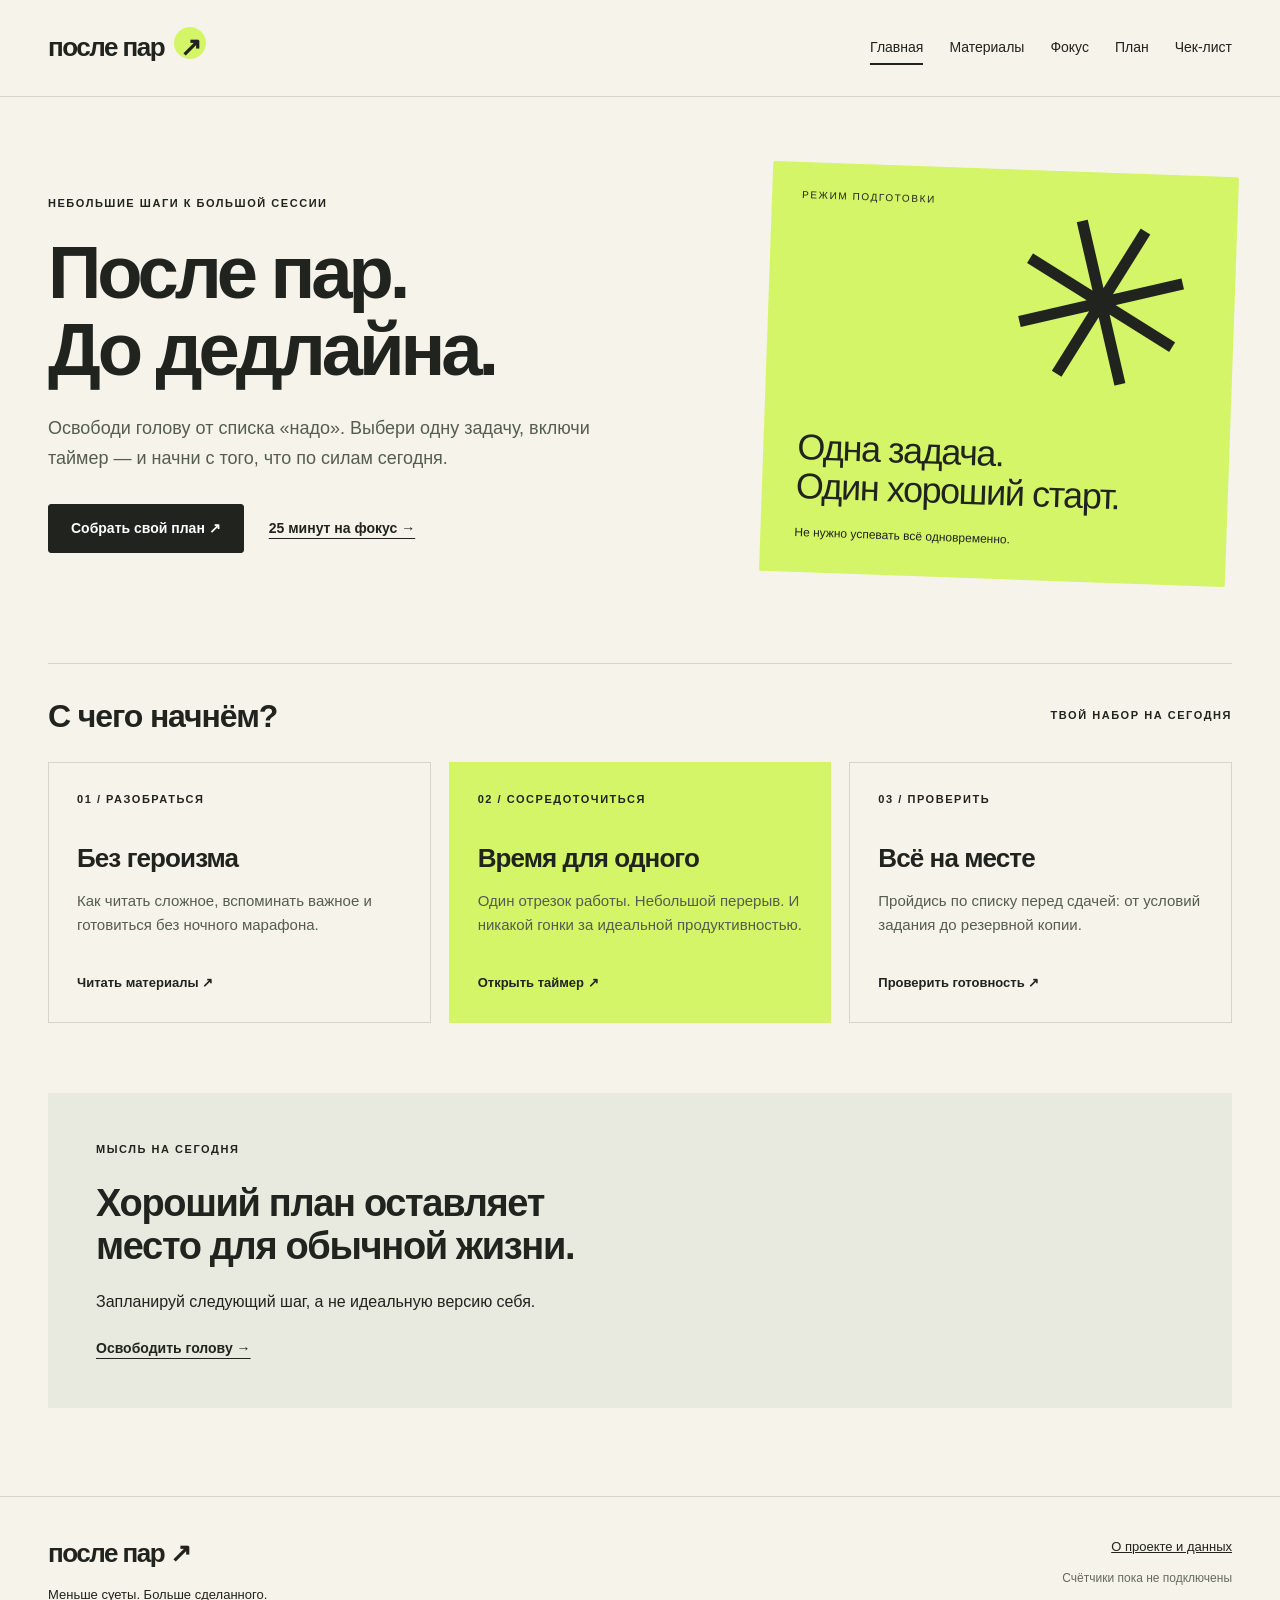
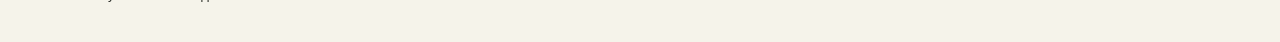
==== index.html @ 32979b46 "Publish Posle Par study tools website" ====
<!doctype html><html lang="ru"><head><meta charset="utf-8"><meta name="viewport" content="width=device-width,initial-scale=1"><meta name="description" content="После пар — спокойная подготовка к сессии: полезные материалы, таймер фокуса, личный план и чек-лист."><title>Учиться в своём ритме — После пар</title><link rel="stylesheet" href="assets/style.css"><script defer src="assets/analytics-config.js"></script><script defer src="assets/app.js"></script></head><body><a class="skip" href="#main">К содержимому</a><header><a class="brand" href="index.html">после пар<span class="brand-dot" aria-hidden="true">↗</span></a><nav aria-label="Основная навигация"><a href="index.html" aria-current="page">Главная</a><a href="materials.html">Материалы</a><a href="timer.html">Фокус</a><a href="planner.html">План</a><a href="checklist.html">Чек-лист</a></nav></header><main id="main"><section class="hero"><div><p class="eyebrow">Небольшие шаги к большой сессии</p><h1>После пар.<br>До дедлайна.</h1><p class="lead">Освободи голову от списка «надо». Выбери одну задачу, включи таймер — и начни с того, что по силам сегодня.</p><div class="actions"><a class="button" href="planner.html">Собрать свой план ↗</a><a class="text-link" href="timer.html">25 минут на фокус →</a></div></div><div class="hero-art" aria-label="Одна задача за раз"><span class="art-label">РЕЖИМ ПОДГОТОВКИ</span><div class="orbit" aria-hidden="true">✳</div><p>Одна задача.<br>Один хороший старт.</p><span class="small">Не нужно успевать всё одновременно.</span></div></section><section class="section"><div class="section-heading"><h2>С чего начнём?</h2><span class="eyebrow">Твой набор на сегодня</span></div><div class="cards"><a class="card" href="materials.html"><span class="number">01 / РАЗОБРАТЬСЯ</span><h3>Без героизма</h3><p>Как читать сложное, вспоминать важное и готовиться без ночного марафона.</p><span class="arrow">Читать материалы ↗</span></a><a class="card lime" href="timer.html"><span class="number">02 / СОСРЕДОТОЧИТЬСЯ</span><h3>Время для одного</h3><p>Один отрезок работы. Небольшой перерыв. И никакой гонки за идеальной продуктивностью.</p><span class="arrow">Открыть таймер ↗</span></a><a class="card" href="checklist.html"><span class="number">03 / ПРОВЕРИТЬ</span><h3>Всё на месте</h3><p>Пройдись по списку перед сдачей: от условий задания до резервной копии.</p><span class="arrow">Проверить готовность ↗</span></a></div></section><section class="quote"><p class="eyebrow">Мысль на сегодня</p><h2>Хороший план оставляет<br>место для обычной жизни.</h2><p>Запланируй следующий шаг, а не идеальную версию себя.</p><a class="text-link" href="planner.html">Освободить голову →</a></section></main><footer><div><a class="brand" href="index.html">после пар ↗</a><p>Меньше суеты. Больше сделанного.</p></div><div><a href="about.html">О проекте и данных</a><p class="muted">Счётчики пока не подключены</p><div class="counter-slots" aria-hidden="true"><span id="counter-liveinternet"></span><span id="counter-sberads"></span><span id="counter-mytracker"></span></div></div></footer></body></html>
---- assets/style.css ----
:root{--paper:#f5f3ea;--ink:#20231e;--muted:#666b60;--line:#d4d6ca;--lime:#d4f568}*{box-sizing:border-box}body{margin:0;background:var(--paper);color:var(--ink);font-family:Arial,Helvetica,sans-serif;line-height:1.6}a{color:inherit}button,input{font:inherit}button,a,input,summary{touch-action:manipulation}button{cursor:pointer}a,button,summary,input{outline-offset:5px}:focus-visible{outline:3px solid #527012}header,main,footer{max-width:1320px;margin:auto}header{display:flex;align-items:center;justify-content:space-between;gap:24px;padding:27px 48px;border-bottom:1px solid var(--line)}.brand{text-decoration:none;font-size:26px;letter-spacing:-1.5px;font-weight:800;white-space:nowrap}.brand-dot{background:var(--lime);border-radius:50%;display:inline-grid;place-items:center;width:32px;height:32px;margin-left:10px}nav{display:flex;gap:26px;flex-wrap:wrap}nav a{text-decoration:none;font-size:14px;padding:5px 0;border-bottom:2px solid transparent}nav a:hover,nav a[aria-current]{border-color:var(--ink)}main{padding:0 48px 88px}h1,h2,h3,p{margin:0}h1{font-size:clamp(44px,5.8vw,78px);line-height:1.03;letter-spacing:-.055em;font-weight:600}h2{font-size:32px;line-height:1.15;letter-spacing:-.035em;font-weight:600}h3{font-size:26px;line-height:1.2;letter-spacing:-.035em}.eyebrow,.number{font-size:11px;font-weight:700;letter-spacing:.14em;text-transform:uppercase}.eyebrow{margin-bottom:23px}.lead{font-size:18px;line-height:1.65;color:#555d50;max-width:570px;margin-top:26px}.hero{display:grid;grid-template-columns:1.2fr .85fr;align-items:center;gap:60px;padding:72px 0 84px}.hero-art{background:var(--lime);min-height:410px;padding:30px 34px;position:relative;display:flex;flex-direction:column;justify-content:flex-end;overflow:hidden;border-radius:2px;transform:rotate(2deg)}.art-label{position:absolute;left:30px;top:25px;font-size:10px;letter-spacing:.16em}.orbit{position:absolute;top:20px;right:36px;font-size:230px;line-height:1;font-weight:400;transform:rotate(-15deg)}.hero-art p{font-size:36px;line-height:1.1;letter-spacing:-.04em;z-index:1}.small{font-size:12px;margin-top:17px}.actions{display:flex;gap:25px;align-items:center;flex-wrap:wrap;margin-top:30px}.button{border:1px solid var(--ink);background:var(--ink);color:white;display:inline-flex;align-items:center;justify-content:center;min-height:49px;padding:12px 22px;text-decoration:none;font-size:14px;font-weight:600;border-radius:3px}.button:hover{background:#404b32}.button.secondary{background:transparent;color:var(--ink);border-color:#a7ac9f}.button.secondary:hover{background:#e9eddf}.text-link{font-size:14px;font-weight:600;text-underline-offset:5px}.section{border-top:1px solid var(--line);padding-top:34px}.section-heading{display:flex;justify-content:space-between;align-items:center;gap:20px;margin-bottom:28px}.section-heading .eyebrow{margin:0}.cards{display:grid;grid-template-columns:repeat(3,1fr);gap:18px}.card{border:1px solid var(--line);padding:28px;text-decoration:none;display:flex;flex-direction:column;align-items:flex-start}.cards .card:hover{border-color:var(--ink);transform:translateY(-3px)}.card h3,.card h2{margin:34px 0 15px}.card p{font-size:15px;color:#555d50}.card .arrow{margin-top:36px;font-size:13px;font-weight:600}.lime{background:var(--lime);border-color:var(--lime)}.quote{margin-top:70px;padding:48px;background:#e8eadf}.quote h2{font-size:38px}.quote p:not(.eyebrow){margin:20px 0}.intro{padding:62px 0 44px}.intro h1{max-width:950px}.filters,.mode-switch{display:flex;gap:10px;flex-wrap:wrap;margin-bottom:26px}.filters button,.mode-switch button{background:transparent;border:1px solid #b4b9aa;border-radius:30px;padding:9px 18px;font-size:13px;color:var(--ink)}.filters button[aria-pressed=true],.mode-switch button[aria-pressed=true]{background:var(--ink);color:var(--paper);border-color:var(--ink)}.article-grid{display:grid;grid-template-columns:1fr 1fr;gap:20px}.article h2{font-size:28px}.article details{width:100%;margin-top:25px}.article summary{cursor:pointer;display:flex;justify-content:space-between;border-top:1px solid var(--line);padding-top:16px;font-size:14px;font-weight:600}.article details h3{font-size:20px;margin:24px 0 10px}.article details p{margin-bottom:10px}.article[hidden]{display:none}.tool-grid{display:grid;grid-template-columns:minmax(0,1.65fr) minmax(250px,1fr);gap:30px;align-items:start}.timer-panel,.planner-panel,.check-panel{border:1px solid var(--line);padding:36px}.timer-panel{text-align:center;background:#eceee3;padding-top:40px;padding-bottom:45px}.mode-switch{justify-content:center}.clock{font-size:clamp(70px,10vw,136px);font-variant-numeric:tabular-nums;line-height:1.3;letter-spacing:-.07em;margin:32px 0 15px}#timer-status{font-size:14px;min-height:45px;color:var(--muted)}.centered{justify-content:center}.note{padding:30px;background:#e8eadf}.note.lime{background:var(--lime)}.note h2{margin-bottom:25px;font-size:36px}.note p{margin-bottom:18px;font-size:14px}.note ol{padding-left:20px;font-size:14px}.note li{margin-bottom:12px}.muted{color:var(--muted);font-size:12px}.input-row{display:flex;gap:10px;margin-top:12px}input[type=text],input:not([type]){min-width:0;width:100%;background:#fffdf5;border:1px solid #a7ac9f;padding:12px;border-radius:3px;font-size:14px}form label{font-size:14px;font-weight:600}.task-list{list-style:none;padding:0;margin:24px 0}.task-list li{display:flex;align-items:center;gap:14px;border-bottom:1px solid var(--line);padding:16px 0}.task-list label{display:flex;align-items:center;gap:12px;flex:1;min-width:0;overflow-wrap:anywhere;font-size:14px}.task-list input,.check-row input{accent-color:#34460c;width:20px;height:20px;flex-shrink:0}.task-list input:checked+span{text-decoration:line-through;color:var(--muted)}.delete-task{border:0;background:transparent;font-size:20px;padding:4px 10px}.empty{padding:30px 5px 50px;color:var(--muted);font-size:15px}#plan-status,#check-status{font-size:13px;margin:14px 0;color:#425020}.progress-heading{display:flex;align-items:center;justify-content:space-between;gap:12px}.progress-heading h2{font-size:24px}.progress-heading span{font-size:13px;white-space:nowrap}progress{width:100%;height:9px;accent-color:#759a24;margin:24px 0;display:block}progress::-webkit-progress-bar{background:#e1e5d7;border-radius:9px}progress::-webkit-progress-value{background:#719426;border-radius:9px}.check-row{display:flex;align-items:start;gap:14px;padding:17px 0;border-bottom:1px solid var(--line);cursor:pointer;font-size:15px}.check-row input{margin-top:3px}.check-row input:checked+span{color:#616b54}.prose{max-width:730px}.prose h2{margin:35px 0 14px;font-size:28px}.prose p{margin-bottom:17px}.prose .button{margin-top:25px}footer{border-top:1px solid var(--line);padding:36px 48px;display:flex;justify-content:space-between;gap:25px}footer p{font-size:13px;margin-top:10px}footer>div:last-child{text-align:right}footer>div:last-child>a{font-size:13px}.skip{position:absolute;left:15px;top:-100px;background:var(--lime);padding:15px;z-index:10}.skip:focus{top:10px}.sr-only{position:absolute;width:1px;height:1px;padding:0;margin:-1px;overflow:hidden;clip:rect(0,0,0,0);white-space:nowrap;border:0}[hidden]{display:none!important}@media(max-width:950px){header{padding:22px 28px;align-items:flex-start}nav{gap:13px}.brand{font-size:23px}main{padding:0 28px 60px}.hero{gap:30px}.hero-art{min-height:350px}.orbit{font-size:180px}.hero-art p{font-size:29px}.cards{gap:12px}.card{padding:22px}.tool-grid{grid-template-columns:minmax(0,1.5fr) minmax(220px,1fr);gap:20px}.timer-panel,.planner-panel,.check-panel{padding:24px}.input-row{flex-direction:column}footer{padding:30px 28px}}@media(max-width:650px){header{padding:20px;display:block}.brand{font-size:25px}nav{margin-top:20px;justify-content:space-between;gap:10px}nav a{font-size:12px}main{padding:0 20px 48px}.hero{grid-template-columns:1fr;padding:45px 0 45px;gap:36px}h1{font-size:49px}.hero-art{min-height:330px;transform:rotate(1deg);margin:0 4px}.orbit{font-size:205px}.hero-art p{font-size:32px}.lead{font-size:16px}.actions{gap:18px}.section-heading{display:block}.section-heading .eyebrow{display:block;margin-top:14px}.section-heading h2{font-size:29px}.cards,.article-grid,.tool-grid{grid-template-columns:1fr}.card h3{margin-top:25px}.card .arrow{margin-top:24px}.quote{margin-top:35px;padding:27px}.quote h2{font-size:30px}.intro{padding:42px 0 32px}.intro h1{font-size:43px}.eyebrow{font-size:10px}.filters{gap:7px}.filters button{padding:8px 13px;font-size:12px}.clock{font-size:94px}.timer-panel,.planner-panel,.check-panel{padding:24px 20px}.note h2{font-size:30px}footer{padding:28px 20px;flex-direction:column}footer>div:last-child{text-align:left}.progress-heading h2{font-size:21px}.check-row{font-size:14px}}@media(prefers-reduced-motion:no-preference){.card,.button{transition:transform .18s,background .18s,border-color .18s}}
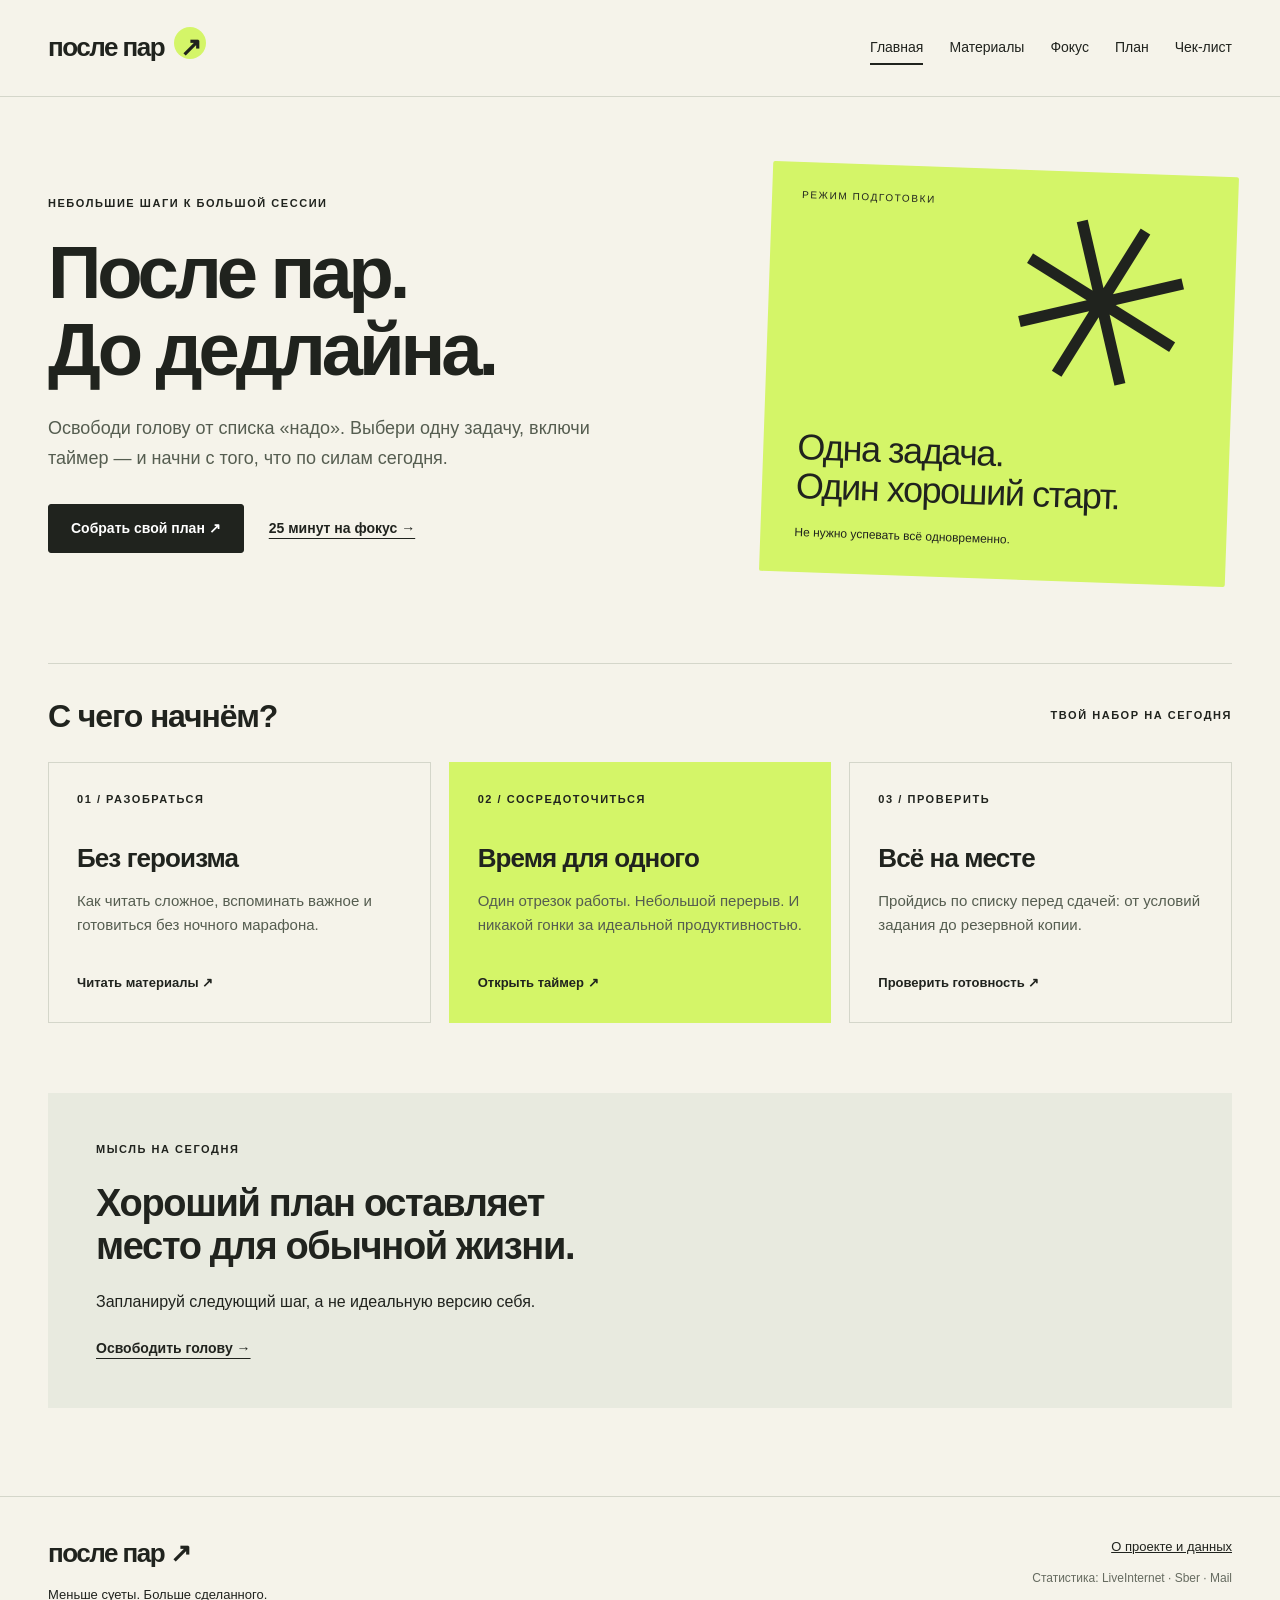
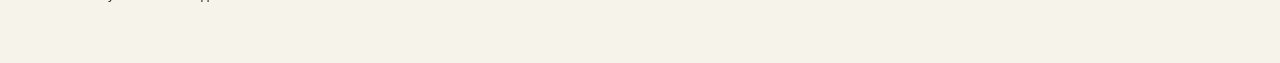
==== commit 12dc5700: "Connect LiveInternet Mail and Sber analytics with study goals" ====
--- a/index.html
+++ b/index.html
@@ -1 +1 @@
-<!doctype html><html lang="ru"><head><meta charset="utf-8"><meta name="viewport" content="width=device-width,initial-scale=1"><meta name="description" content="После пар — спокойная подготовка к сессии: полезные материалы, таймер фокуса, личный план и чек-лист."><title>Учиться в своём ритме — После пар</title><link rel="stylesheet" href="assets/style.css"><script defer src="assets/analytics-config.js"></script><script defer src="assets/app.js"></script></head><body><a class="skip" href="#main">К содержимому</a><header><a class="brand" href="index.html">после пар<span class="brand-dot" aria-hidden="true">↗</span></a><nav aria-label="Основная навигация"><a href="index.html" aria-current="page">Главная</a><a href="materials.html">Материалы</a><a href="timer.html">Фокус</a><a href="planner.html">План</a><a href="checklist.html">Чек-лист</a></nav></header><main id="main"><section class="hero"><div><p class="eyebrow">Небольшие шаги к большой сессии</p><h1>После пар.<br>До дедлайна.</h1><p class="lead">Освободи голову от списка «надо». Выбери одну задачу, включи таймер — и начни с того, что по силам сегодня.</p><div class="actions"><a class="button" href="planner.html">Собрать свой план ↗</a><a class="text-link" href="timer.html">25 минут на фокус →</a></div></div><div class="hero-art" aria-label="Одна задача за раз"><span class="art-label">РЕЖИМ ПОДГОТОВКИ</span><div class="orbit" aria-hidden="true">✳</div><p>Одна задача.<br>Один хороший старт.</p><span class="small">Не нужно успевать всё одновременно.</span></div></section><section class="section"><div class="section-heading"><h2>С чего начнём?</h2><span class="eyebrow">Твой набор на сегодня</span></div><div class="cards"><a class="card" href="materials.html"><span class="number">01 / РАЗОБРАТЬСЯ</span><h3>Без героизма</h3><p>Как читать сложное, вспоминать важное и готовиться без ночного марафона.</p><span class="arrow">Читать материалы ↗</span></a><a class="card lime" href="timer.html"><span class="number">02 / СОСРЕДОТОЧИТЬСЯ</span><h3>Время для одного</h3><p>Один отрезок работы. Небольшой перерыв. И никакой гонки за идеальной продуктивностью.</p><span class="arrow">Открыть таймер ↗</span></a><a class="card" href="checklist.html"><span class="number">03 / ПРОВЕРИТЬ</span><h3>Всё на месте</h3><p>Пройдись по списку перед сдачей: от условий задания до резервной копии.</p><span class="arrow">Проверить готовность ↗</span></a></div></section><section class="quote"><p class="eyebrow">Мысль на сегодня</p><h2>Хороший план оставляет<br>место для обычной жизни.</h2><p>Запланируй следующий шаг, а не идеальную версию себя.</p><a class="text-link" href="planner.html">Освободить голову →</a></section></main><footer><div><a class="brand" href="index.html">после пар ↗</a><p>Меньше суеты. Больше сделанного.</p></div><div><a href="about.html">О проекте и данных</a><p class="muted">Счётчики пока не подключены</p><div class="counter-slots" aria-hidden="true"><span id="counter-liveinternet"></span><span id="counter-sberads"></span><span id="counter-mytracker"></span></div></div></footer></body></html>+<!doctype html><html lang="ru"><head><meta charset="utf-8"><meta name="viewport" content="width=device-width,initial-scale=1"><meta name="description" content="После пар — спокойная подготовка к сессии: полезные материалы, таймер фокуса, личный план и чек-лист."><title>Учиться в своём ритме — После пар</title><link rel="stylesheet" href="assets/style.css"><script defer src="assets/analytics-config.js"></script><script defer src="assets/analytics.js"></script><script defer src="assets/app.js"></script></head><body><a class="skip" href="#main">К содержимому</a><header><a class="brand" href="index.html">после пар<span class="brand-dot" aria-hidden="true">↗</span></a><nav aria-label="Основная навигация"><a href="index.html" aria-current="page">Главная</a><a href="materials.html">Материалы</a><a href="timer.html">Фокус</a><a href="planner.html">План</a><a href="checklist.html">Чек-лист</a></nav></header><main id="main"><section class="hero"><div><p class="eyebrow">Небольшие шаги к большой сессии</p><h1>После пар.<br>До дедлайна.</h1><p class="lead">Освободи голову от списка «надо». Выбери одну задачу, включи таймер — и начни с того, что по силам сегодня.</p><div class="actions"><a class="button" href="planner.html">Собрать свой план ↗</a><a class="text-link" href="timer.html">25 минут на фокус →</a></div></div><div class="hero-art" aria-label="Одна задача за раз"><span class="art-label">РЕЖИМ ПОДГОТОВКИ</span><div class="orbit" aria-hidden="true">✳</div><p>Одна задача.<br>Один хороший старт.</p><span class="small">Не нужно успевать всё одновременно.</span></div></section><section class="section"><div class="section-heading"><h2>С чего начнём?</h2><span class="eyebrow">Твой набор на сегодня</span></div><div class="cards"><a class="card" href="materials.html"><span class="number">01 / РАЗОБРАТЬСЯ</span><h3>Без героизма</h3><p>Как читать сложное, вспоминать важное и готовиться без ночного марафона.</p><span class="arrow">Читать материалы ↗</span></a><a class="card lime" href="timer.html"><span class="number">02 / СОСРЕДОТОЧИТЬСЯ</span><h3>Время для одного</h3><p>Один отрезок работы. Небольшой перерыв. И никакой гонки за идеальной продуктивностью.</p><span class="arrow">Открыть таймер ↗</span></a><a class="card" href="checklist.html"><span class="number">03 / ПРОВЕРИТЬ</span><h3>Всё на месте</h3><p>Пройдись по списку перед сдачей: от условий задания до резервной копии.</p><span class="arrow">Проверить готовность ↗</span></a></div></section><section class="quote"><p class="eyebrow">Мысль на сегодня</p><h2>Хороший план оставляет<br>место для обычной жизни.</h2><p>Запланируй следующий шаг, а не идеальную версию себя.</p><a class="text-link" href="planner.html">Освободить голову →</a></section></main><footer><div><a class="brand" href="index.html">после пар ↗</a><p>Меньше суеты. Больше сделанного.</p></div><div><a href="about.html">О проекте и данных</a><p class="muted">Статистика: LiveInternet · Sber · Mail</p><div class="counter-slots"><span id="counter-liveinternet"><a href="https://www.liveinternet.ru/click" target="_blank" rel="noopener noreferrer"><img id="licnt17D0" width="88" height="31" style="border:0" title="LiveInternet: показано число просмотров и посетителей за 24 часа" src="[data-uri]" alt="LiveInternet"/></a></span><span id="counter-sberads"></span><span id="counter-mytracker"></span></div></div></footer><noscript><div style="position:absolute;left:-9999px"><img src="https://top-fwz1.mail.ru/counter?id=3804487;js=na" width="1" height="1" alt=""><img src="https://counter.rambler.ru/top100.cnt?pid=7753017" width="1" height="1" alt=""></div></noscript></body></html>
